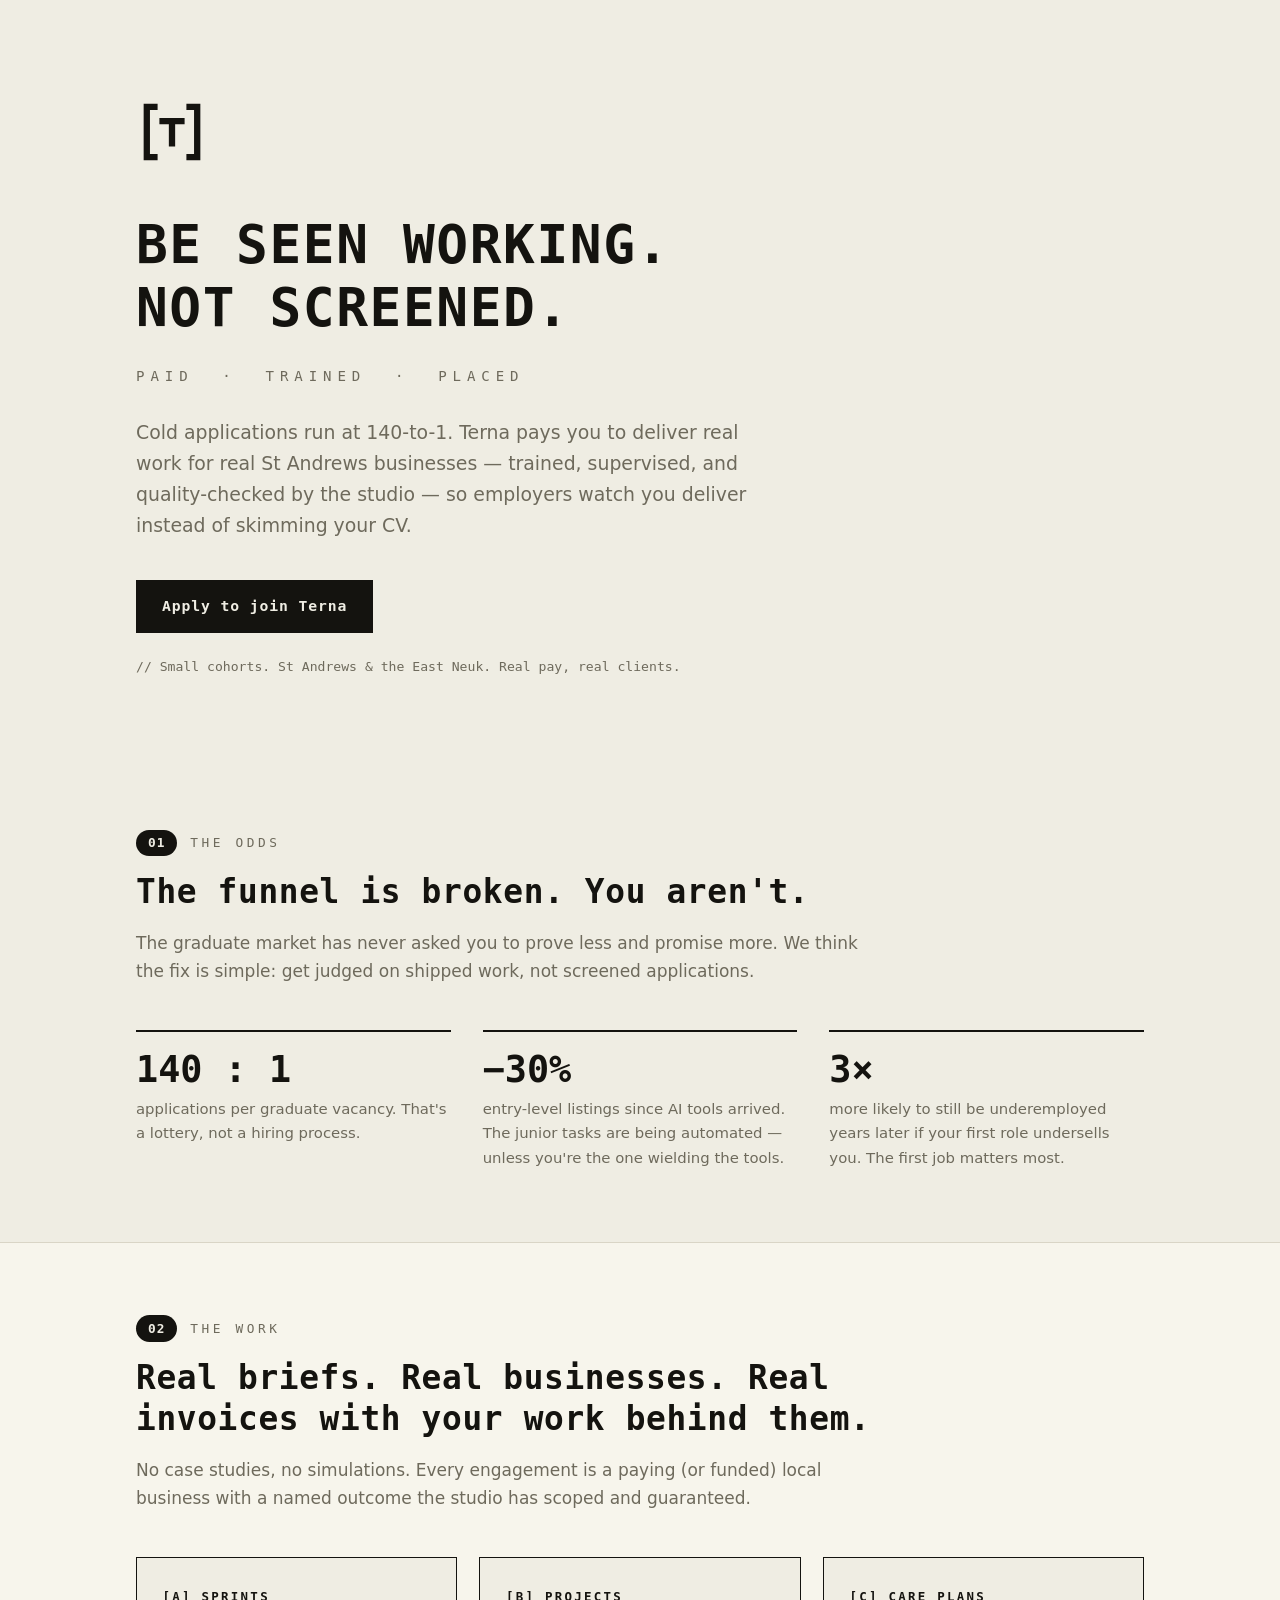
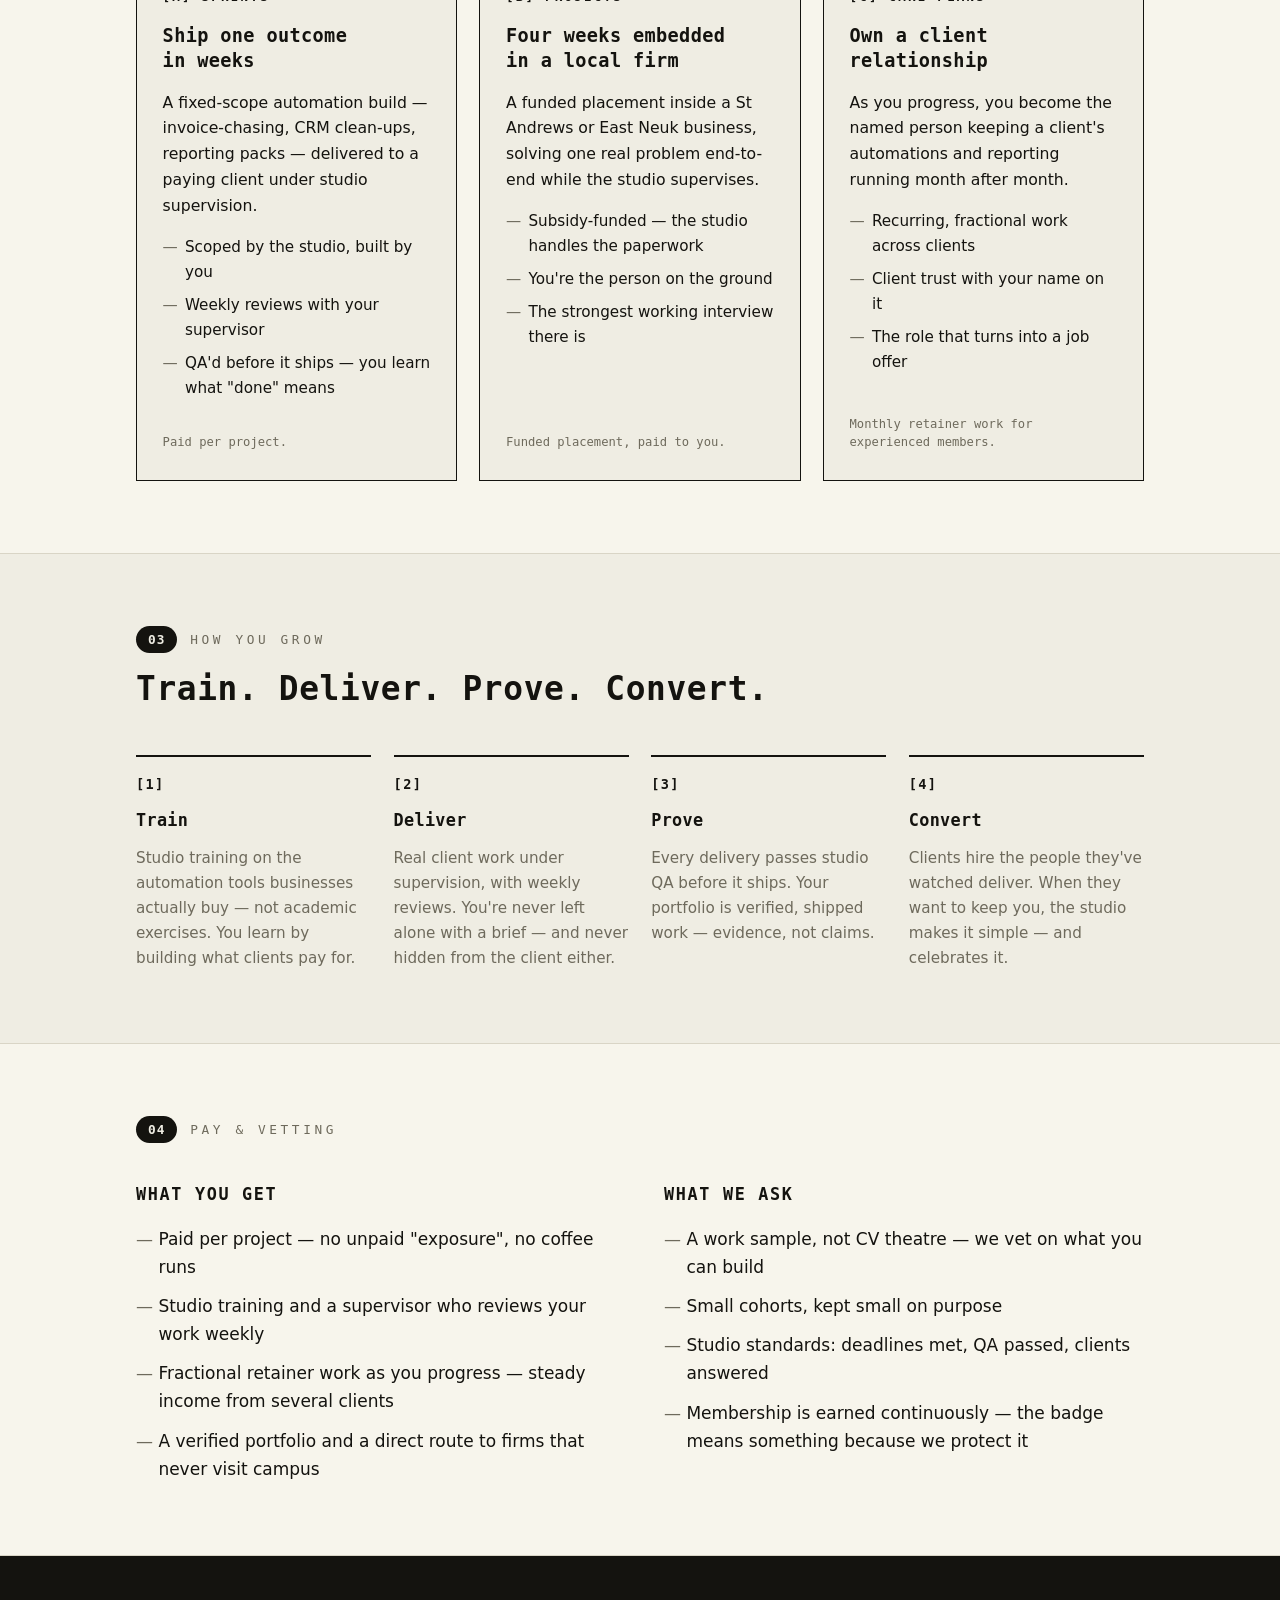
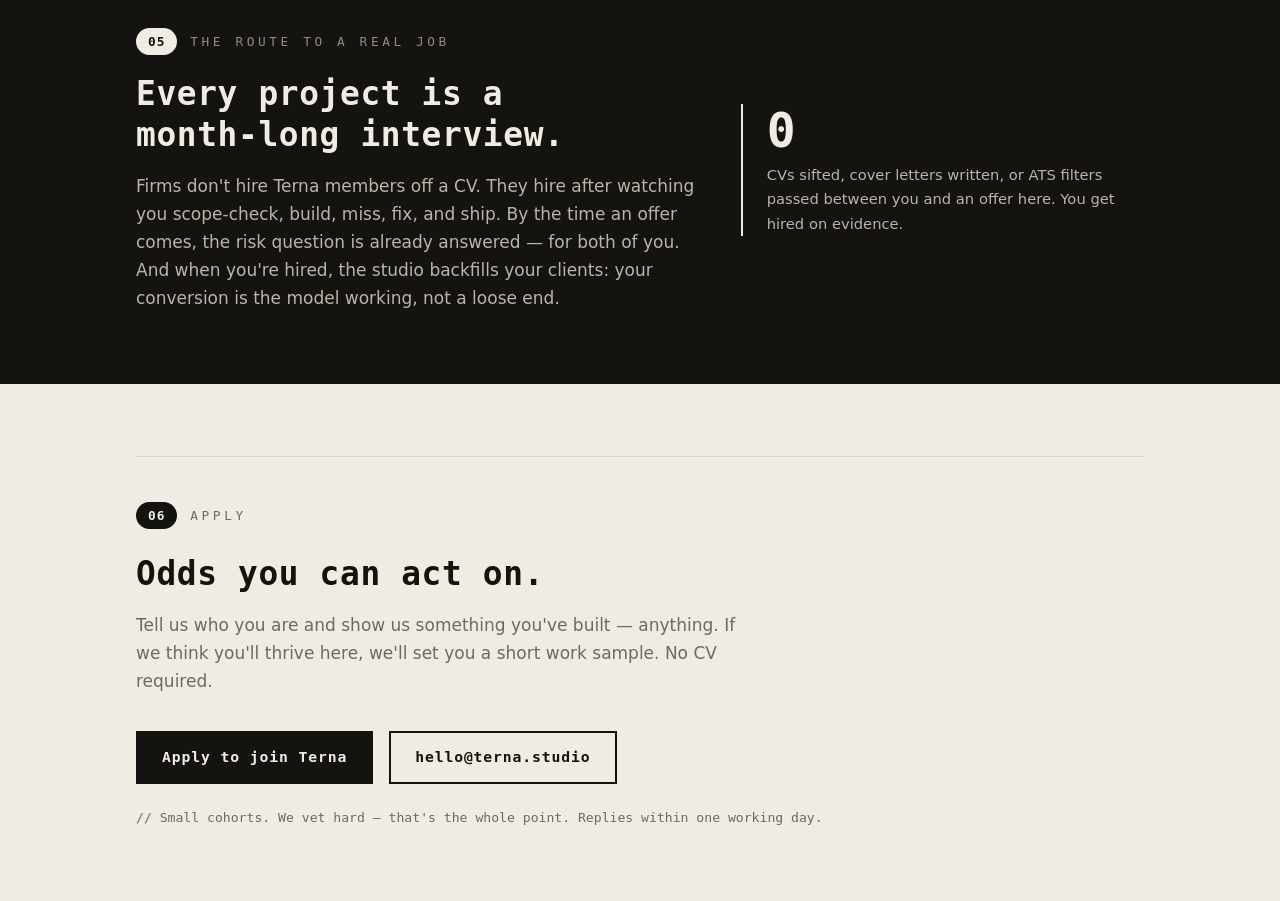
==== site/graduates.html @ d1d04c63 "Add graduates page with per-section Wix embed files Grad-facing page in the bracketed editorial bran" ====
<!doctype html>
<html lang="en-GB">
<head>
<meta charset="utf-8">
<meta name="viewport" content="width=device-width, initial-scale=1">
<title>TERNA — For graduates. Be seen working, not screened.</title>
<meta name="description" content="Terna pays St Andrews graduates to deliver real automation work for local businesses — trained, supervised, and QA'd by the studio, with a direct route to being hired.">
<style>
  :root {
    --paper: #EFEDE3;
    --card: #F7F5EC;
    --ink: #14130F;
    --grey: #6E6A5C;
    --line: #D9D5C6;
    --mono: ui-monospace, "SF Mono", "Cascadia Code", "JetBrains Mono", Consolas, "DejaVu Sans Mono", Menlo, monospace;
    --sans: system-ui, "Helvetica Neue", Helvetica, Arial, sans-serif;
  }
  * { margin: 0; padding: 0; box-sizing: border-box; }
  body {
    background: var(--paper);
    color: var(--ink);
    font-family: var(--sans);
    font-size: 1.0625rem;
    line-height: 1.65;
  }
  a { color: var(--ink); }
  a:focus-visible { outline: 3px solid var(--ink); outline-offset: 2px; }
  .wrap { max-width: 66rem; margin: 0 auto; padding: 0 1.5rem; }
  h1, h2, h3 { font-family: var(--mono); font-weight: 700; text-wrap: balance; letter-spacing: 0.02em; }
  h2 { font-size: clamp(1.5rem, 3vw, 2.05rem); line-height: 1.25; }
  .muted { color: var(--grey); }
  section { padding: 4.5rem 0; }
  @media (max-width: 38rem) { section { padding: 3.2rem 0; } }

  .marker { display: flex; align-items: center; gap: 0.8rem; }
  .marker .pill {
    font-family: var(--mono); font-size: 0.8rem; font-weight: 700;
    background: var(--ink); color: var(--paper);
    border-radius: 999px; padding: 0.18rem 0.75rem; letter-spacing: 0.08em;
  }
  .marker .label {
    font-family: var(--mono); font-size: 0.8rem; letter-spacing: 0.28em;
    text-transform: uppercase; color: var(--grey);
  }
  .rule { border: 0; height: 1px; background: var(--line); }

  .btn {
    display: inline-block; font-family: var(--mono); font-weight: 700;
    font-size: 0.92rem; letter-spacing: 0.06em; text-decoration: none;
    padding: 0.8rem 1.5rem; border: 2px solid var(--ink); cursor: pointer;
    transition: background 120ms ease, color 120ms ease;
  }
  .btn-solid { background: var(--ink); color: var(--paper); }
  .btn-solid:hover { background: transparent; color: var(--ink); }
  .btn-outline { background: transparent; color: var(--ink); }
  .btn-outline:hover { background: var(--ink); color: var(--paper); }
  .cta-row { display: flex; gap: 1rem; flex-wrap: wrap; align-items: center; }
  .note { font-family: var(--mono); font-size: 0.82rem; color: var(--grey); margin-top: 1.4rem; }

  /* hero */
  .hero { padding: 6rem 0 5rem; }
  @media (max-width: 38rem) { .hero { padding: 3.8rem 0 3.2rem; } }
  .hero .mark { margin-bottom: 2.4rem; }
  .hero h1 {
    font-size: clamp(2rem, 5vw, 3.3rem); line-height: 1.18;
    letter-spacing: 0.03em; max-width: 48rem; text-transform: uppercase;
  }
  .hero .tagline {
    font-family: var(--mono); font-size: 0.88rem; letter-spacing: 0.42em;
    text-transform: uppercase; color: var(--grey); margin-top: 1.6rem;
  }
  .hero .sub { margin: 1.8rem 0 2.4rem; font-size: 1.18rem; max-width: 40rem; color: var(--grey); }

  /* stat rows */
  .stats { display: grid; grid-template-columns: repeat(3, 1fr); gap: 2rem; margin-top: 2.6rem; }
  .stat { border-top: 2px solid var(--ink); padding-top: 1.1rem; }
  .stat .big { font-family: var(--mono); font-weight: 700; font-size: 2.3rem; line-height: 1.1; font-variant-numeric: tabular-nums; }
  .stat .cap { font-size: 0.93rem; color: var(--grey); margin-top: 0.4rem; }
  @media (max-width: 60rem) { .stats { grid-template-columns: 1fr; gap: 1.4rem; } }

  /* section head */
  .section-head { margin-bottom: 2.8rem; display: grid; gap: 1rem; max-width: 46rem; }

  /* cards */
  .cards { display: grid; grid-template-columns: repeat(3, 1fr); gap: 1.4rem; }
  @media (max-width: 60rem) { .cards { grid-template-columns: 1fr; } }
  .card {
    background: var(--paper); border: 1.5px solid var(--ink);
    padding: 1.8rem 1.6rem; display: flex; flex-direction: column; gap: 1rem;
  }
  .card .tag { font-family: var(--mono); font-size: 0.78rem; font-weight: 700; letter-spacing: 0.18em; text-transform: uppercase; }
  .card h3 { font-size: 1.16rem; line-height: 1.35; }
  .card p { font-size: 0.98rem; }
  .card ul { list-style: none; display: grid; gap: 0.5rem; }
  .card ul li { padding-left: 1.4rem; position: relative; font-size: 0.95rem; }
  .card ul li::before { content: "—"; position: absolute; left: 0; color: var(--grey); }
  .card .spacer { flex: 1; }
  .card .fine { font-family: var(--mono); font-size: 0.76rem; color: var(--grey); line-height: 1.5; }
  .on-card { background: var(--card); border-top: 1px solid var(--line); border-bottom: 1px solid var(--line); }
  .on-card .card { background: var(--paper); }

  /* steps */
  .steps { display: grid; grid-template-columns: repeat(4, 1fr); gap: 1.4rem; }
  @media (max-width: 60rem) { .steps { grid-template-columns: 1fr 1fr; } }
  @media (max-width: 38rem) { .steps { grid-template-columns: 1fr; } }
  .step { display: grid; gap: 0.7rem; align-content: start; border-top: 2px solid var(--ink); padding-top: 1rem; }
  .step .n { font-family: var(--mono); font-weight: 700; font-size: 0.85rem; letter-spacing: 0.1em; }
  .step h3 { font-size: 1.05rem; }
  .step p { font-size: 0.95rem; color: var(--grey); }

  /* two columns */
  .cols { display: grid; grid-template-columns: 1fr 1fr; gap: 3rem; align-items: start; margin-top: 2.4rem; }
  @media (max-width: 60rem) { .cols { grid-template-columns: 1fr; } }
  .cols h3 { font-size: 1.05rem; letter-spacing: 0.1em; text-transform: uppercase; margin-bottom: 1rem; }
  .cols ul { list-style: none; display: grid; gap: 0.7rem; }
  .cols ul li { padding-left: 1.4rem; position: relative; }
  .cols ul li::before { content: "—"; position: absolute; left: 0; color: var(--grey); }

  /* dark strip */
  .dark { background: var(--ink); color: var(--paper); }
  .dark .wrap { display: grid; grid-template-columns: 1.4fr 1fr; gap: 2.5rem; align-items: center; }
  @media (max-width: 60rem) { .dark .wrap { grid-template-columns: 1fr; } }
  .dark h2 { color: var(--paper); }
  .dark p { color: #B9B6A8; max-width: 36rem; }
  .dark .marker .pill { background: var(--paper); color: var(--ink); }
  .dark .marker .label { color: #8F8C7E; }
  .dark .figure { border-left: 2px solid var(--paper); padding-left: 1.5rem; display: grid; gap: 0.4rem; }
  .dark .figure .big { font-family: var(--mono); font-weight: 700; font-size: 3rem; color: var(--paper); line-height: 1.1; font-variant-numeric: tabular-nums; }
  .dark .figure .cap { font-size: 0.92rem; color: #B9B6A8; }
</style>
</head>
<body>

<!-- ===SPLIT:01-hero=== -->
<section class="hero">
  <div class="wrap">
    <div class="mark" aria-hidden="true">
      <svg width="72" height="72" viewBox="0 0 40 40" fill="none">
        <path d="M12 6 H6 V34 H12" stroke="#14130F" stroke-width="3.5" fill="none"/>
        <path d="M28 6 H34 V34 H28" stroke="#14130F" stroke-width="3.5" fill="none"/>
        <path d="M13 14 H27 M20 14 V28" stroke="#14130F" stroke-width="3.5" fill="none"/>
      </svg>
    </div>
    <h1>Be seen working. Not screened.</h1>
    <p class="tagline">Paid &nbsp;·&nbsp; Trained &nbsp;·&nbsp; Placed</p>
    <p class="sub">Cold applications run at 140-to-1. Terna pays you to deliver real work for real St Andrews businesses — trained, supervised, and quality-checked by the studio — so employers watch you deliver instead of skimming your CV.</p>
    <div class="cta-row">
      <a class="btn btn-solid" href="mailto:hello@terna.studio?subject=Graduate%20application">Apply to join Terna</a>
    </div>
    <p class="note">// Small cohorts. St Andrews &amp; the East Neuk. Real pay, real clients.</p>
  </div>
</section>
<!-- ===SPLIT:02-odds=== -->
<section>
  <div class="wrap">
    <div class="section-head">
      <div class="marker"><span class="pill">01</span><span class="label">The odds</span></div>
      <h2>The funnel is broken. You aren't.</h2>
      <p class="muted">The graduate market has never asked you to prove less and promise more. We think the fix is simple: get judged on shipped work, not screened applications.</p>
    </div>
    <div class="stats">
      <div class="stat">
        <p class="big">140 : 1</p>
        <p class="cap">applications per graduate vacancy. That's a lottery, not a hiring process.</p>
      </div>
      <div class="stat">
        <p class="big">−30%</p>
        <p class="cap">entry-level listings since AI tools arrived. The junior tasks are being automated — unless you're the one wielding the tools.</p>
      </div>
      <div class="stat">
        <p class="big">3×</p>
        <p class="cap">more likely to still be underemployed years later if your first role undersells you. The first job matters most.</p>
      </div>
    </div>
  </div>
</section>
<!-- ===SPLIT:03-work=== -->
<section class="on-card">
  <div class="wrap">
    <div class="section-head">
      <div class="marker"><span class="pill">02</span><span class="label">The work</span></div>
      <h2>Real briefs. Real businesses. Real invoices with your work behind them.</h2>
      <p class="muted">No case studies, no simulations. Every engagement is a paying (or funded) local business with a named outcome the studio has scoped and guaranteed.</p>
    </div>
    <div class="cards">
      <article class="card">
        <p class="tag">[A] Sprints</p>
        <h3>Ship one outcome in weeks</h3>
        <p>A fixed-scope automation build — invoice-chasing, CRM clean-ups, reporting packs — delivered to a paying client under studio supervision.</p>
        <ul>
          <li>Scoped by the studio, built by you</li>
          <li>Weekly reviews with your supervisor</li>
          <li>QA'd before it ships — you learn what "done" means</li>
        </ul>
        <div class="spacer"></div>
        <p class="fine">Paid per project.</p>
      </article>
      <article class="card">
        <p class="tag">[B] Projects</p>
        <h3>Four weeks embedded in a local firm</h3>
        <p>A funded placement inside a St Andrews or East Neuk business, solving one real problem end-to-end while the studio supervises.</p>
        <ul>
          <li>Subsidy-funded — the studio handles the paperwork</li>
          <li>You're the person on the ground</li>
          <li>The strongest working interview there is</li>
        </ul>
        <div class="spacer"></div>
        <p class="fine">Funded placement, paid to you.</p>
      </article>
      <article class="card">
        <p class="tag">[C] Care Plans</p>
        <h3>Own a client relationship</h3>
        <p>As you progress, you become the named person keeping a client's automations and reporting running month after month.</p>
        <ul>
          <li>Recurring, fractional work across clients</li>
          <li>Client trust with your name on it</li>
          <li>The role that turns into a job offer</li>
        </ul>
        <div class="spacer"></div>
        <p class="fine">Monthly retainer work for experienced members.</p>
      </article>
    </div>
  </div>
</section>
<!-- ===SPLIT:04-grow=== -->
<section>
  <div class="wrap">
    <div class="section-head">
      <div class="marker"><span class="pill">03</span><span class="label">How you grow</span></div>
      <h2>Train. Deliver. Prove. Convert.</h2>
    </div>
    <div class="steps">
      <div class="step">
        <span class="n">[1]</span>
        <h3>Train</h3>
        <p>Studio training on the automation tools businesses actually buy — not academic exercises. You learn by building what clients pay for.</p>
      </div>
      <div class="step">
        <span class="n">[2]</span>
        <h3>Deliver</h3>
        <p>Real client work under supervision, with weekly reviews. You're never left alone with a brief — and never hidden from the client either.</p>
      </div>
      <div class="step">
        <span class="n">[3]</span>
        <h3>Prove</h3>
        <p>Every delivery passes studio QA before it ships. Your portfolio is verified, shipped work — evidence, not claims.</p>
      </div>
      <div class="step">
        <span class="n">[4]</span>
        <h3>Convert</h3>
        <p>Clients hire the people they've watched deliver. When they want to keep you, the studio makes it simple — and celebrates it.</p>
      </div>
    </div>
  </div>
</section>
<!-- ===SPLIT:05-terms=== -->
<section class="on-card">
  <div class="wrap">
    <div class="marker"><span class="pill">04</span><span class="label">Pay &amp; vetting</span></div>
    <div class="cols">
      <div>
        <h3>What you get</h3>
        <ul>
          <li>Paid per project — no unpaid "exposure", no coffee runs</li>
          <li>Studio training and a supervisor who reviews your work weekly</li>
          <li>Fractional retainer work as you progress — steady income from several clients</li>
          <li>A verified portfolio and a direct route to firms that never visit campus</li>
        </ul>
      </div>
      <div>
        <h3>What we ask</h3>
        <ul>
          <li>A work sample, not CV theatre — we vet on what you can build</li>
          <li>Small cohorts, kept small on purpose</li>
          <li>Studio standards: deadlines met, QA passed, clients answered</li>
          <li>Membership is earned continuously — the badge means something because we protect it</li>
        </ul>
      </div>
    </div>
  </div>
</section>
<!-- ===SPLIT:06-route=== -->
<section class="dark">
  <div class="wrap">
    <div>
      <div class="marker" style="margin-bottom:1.2rem;"><span class="pill">05</span><span class="label">The route to a real job</span></div>
      <h2>Every project is a month-long interview.</h2>
      <p style="margin-top:1rem;">Firms don't hire Terna members off a CV. They hire after watching you scope-check, build, miss, fix, and ship. By the time an offer comes, the risk question is already answered — for both of you. And when you're hired, the studio backfills your clients: your conversion is the model working, not a loose end.</p>
    </div>
    <div class="figure">
      <span class="big">0</span>
      <span class="cap">CVs sifted, cover letters written, or ATS filters passed between you and an offer here. You get hired on evidence.</span>
    </div>
  </div>
</section>
<!-- ===SPLIT:07-apply=== -->
<section>
  <div class="wrap">
    <hr class="rule" style="margin-bottom:2.8rem;">
    <div class="marker"><span class="pill">06</span><span class="label">Apply</span></div>
    <h2 style="margin-top:1.6rem;">Odds you can act on.</h2>
    <p class="muted" style="margin-top:1rem; max-width:38rem;">Tell us who you are and show us something you've built — anything. If we think you'll thrive here, we'll set you a short work sample. No CV required.</p>
    <div class="cta-row" style="margin-top:2.2rem;">
      <a class="btn btn-solid" href="mailto:hello@terna.studio?subject=Graduate%20application">Apply to join Terna</a>
      <a class="btn btn-outline" href="mailto:hello@terna.studio">hello@terna.studio</a>
    </div>
    <p class="note">// Small cohorts. We vet hard — that's the whole point. Replies within one working day.</p>
  </div>
</section>
<!-- ===SPLIT:END=== -->

</body>
</html>
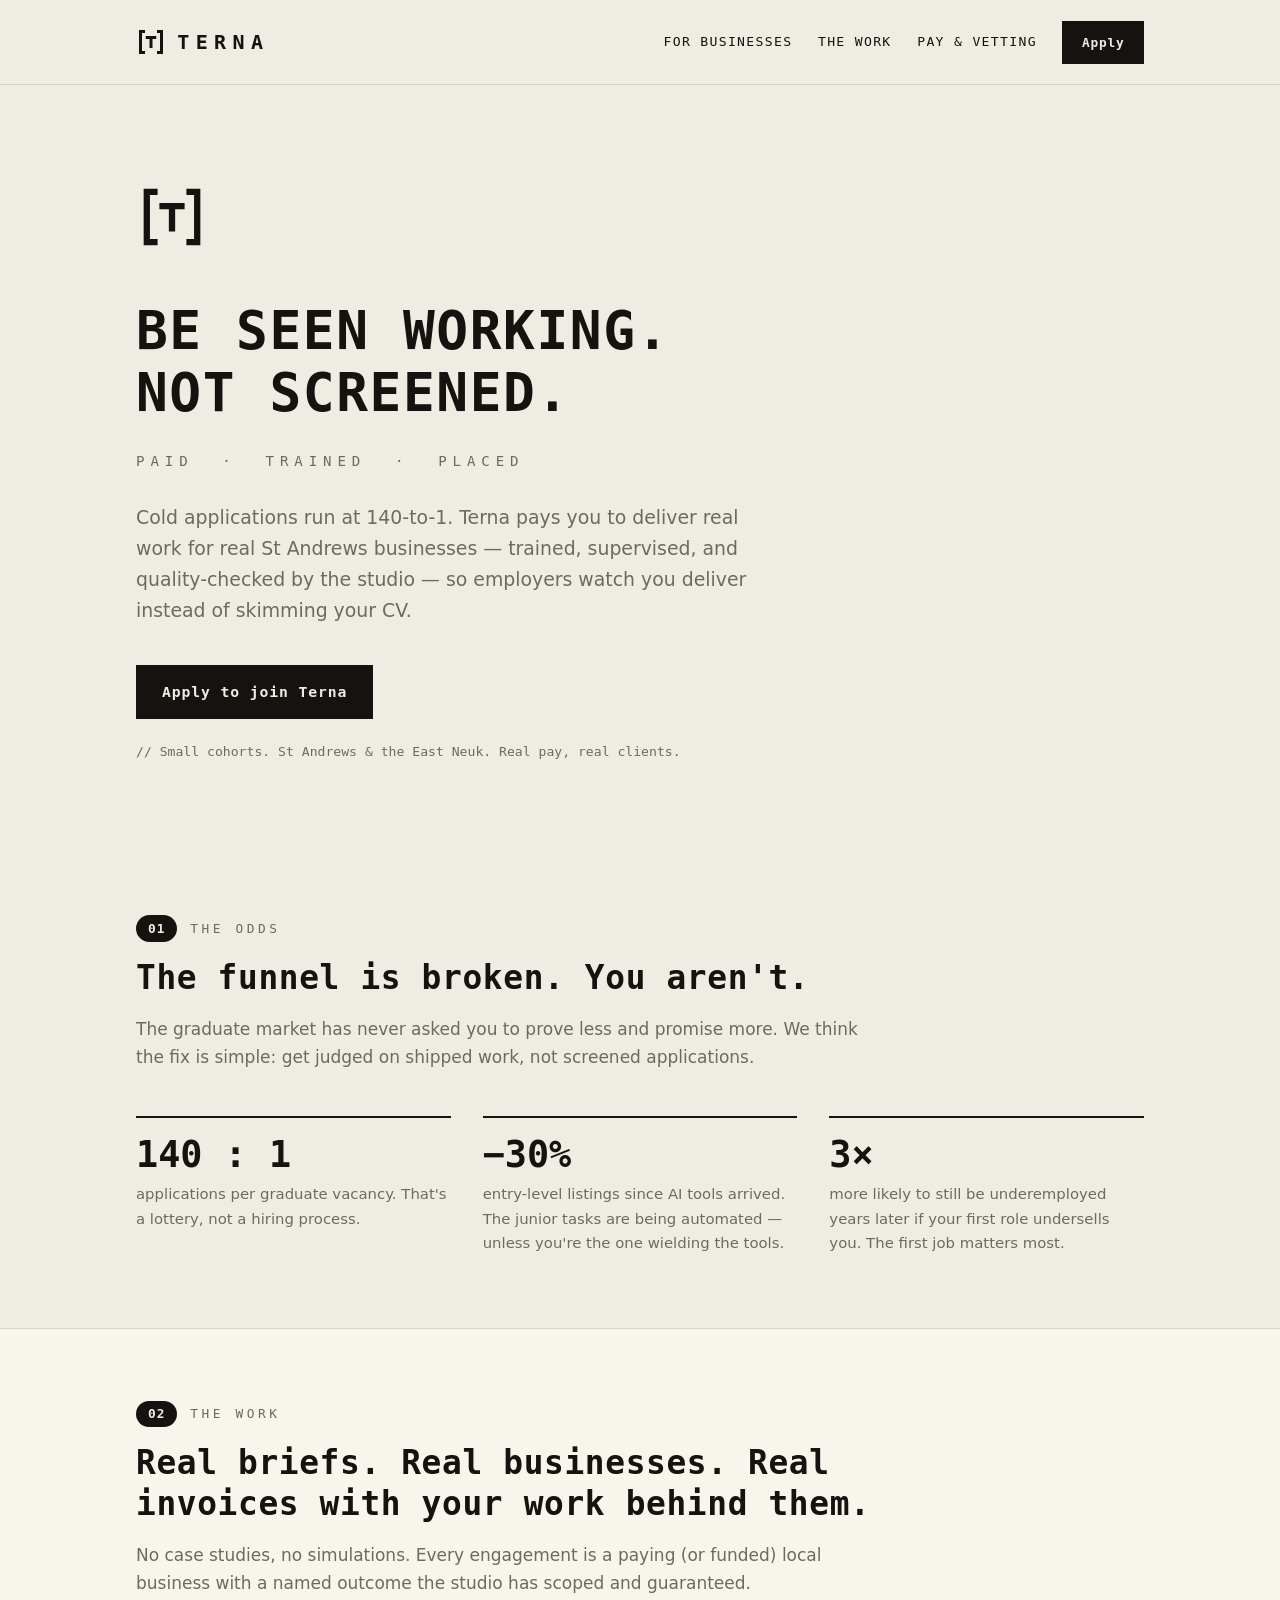
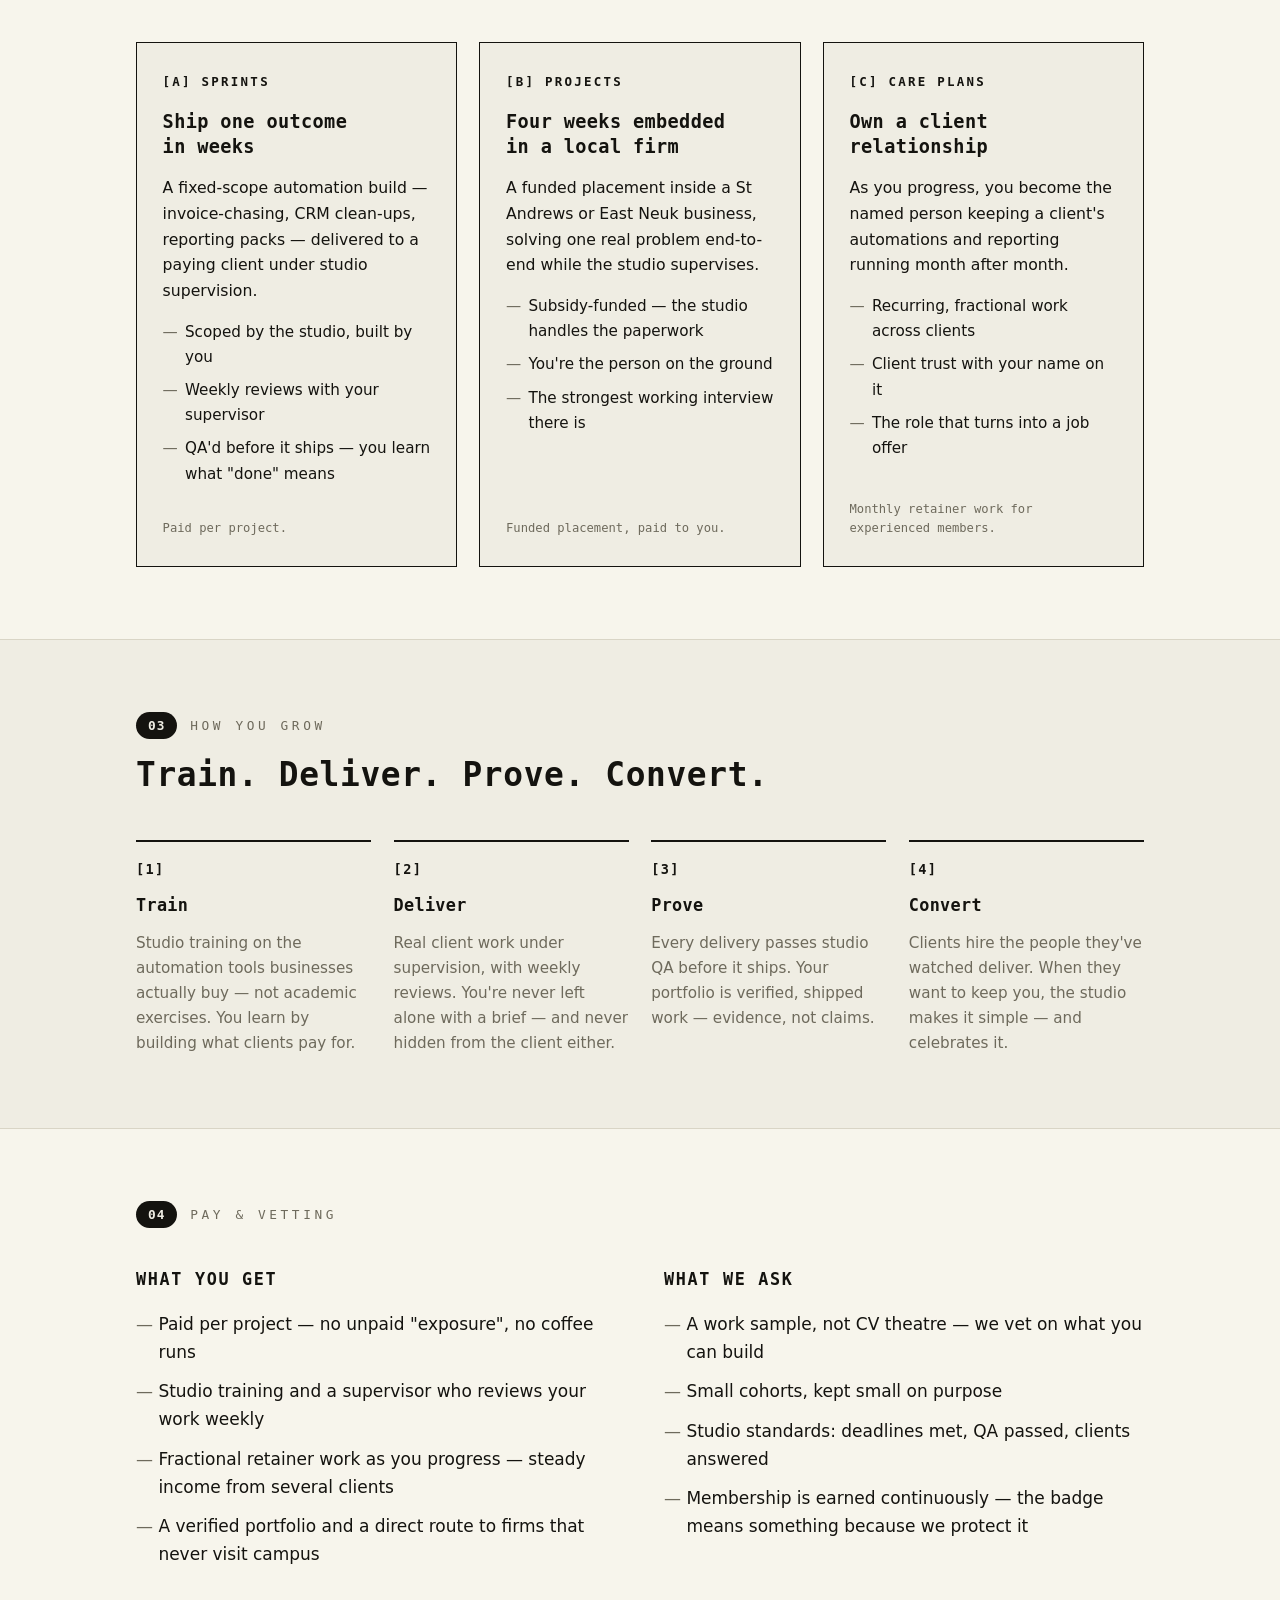
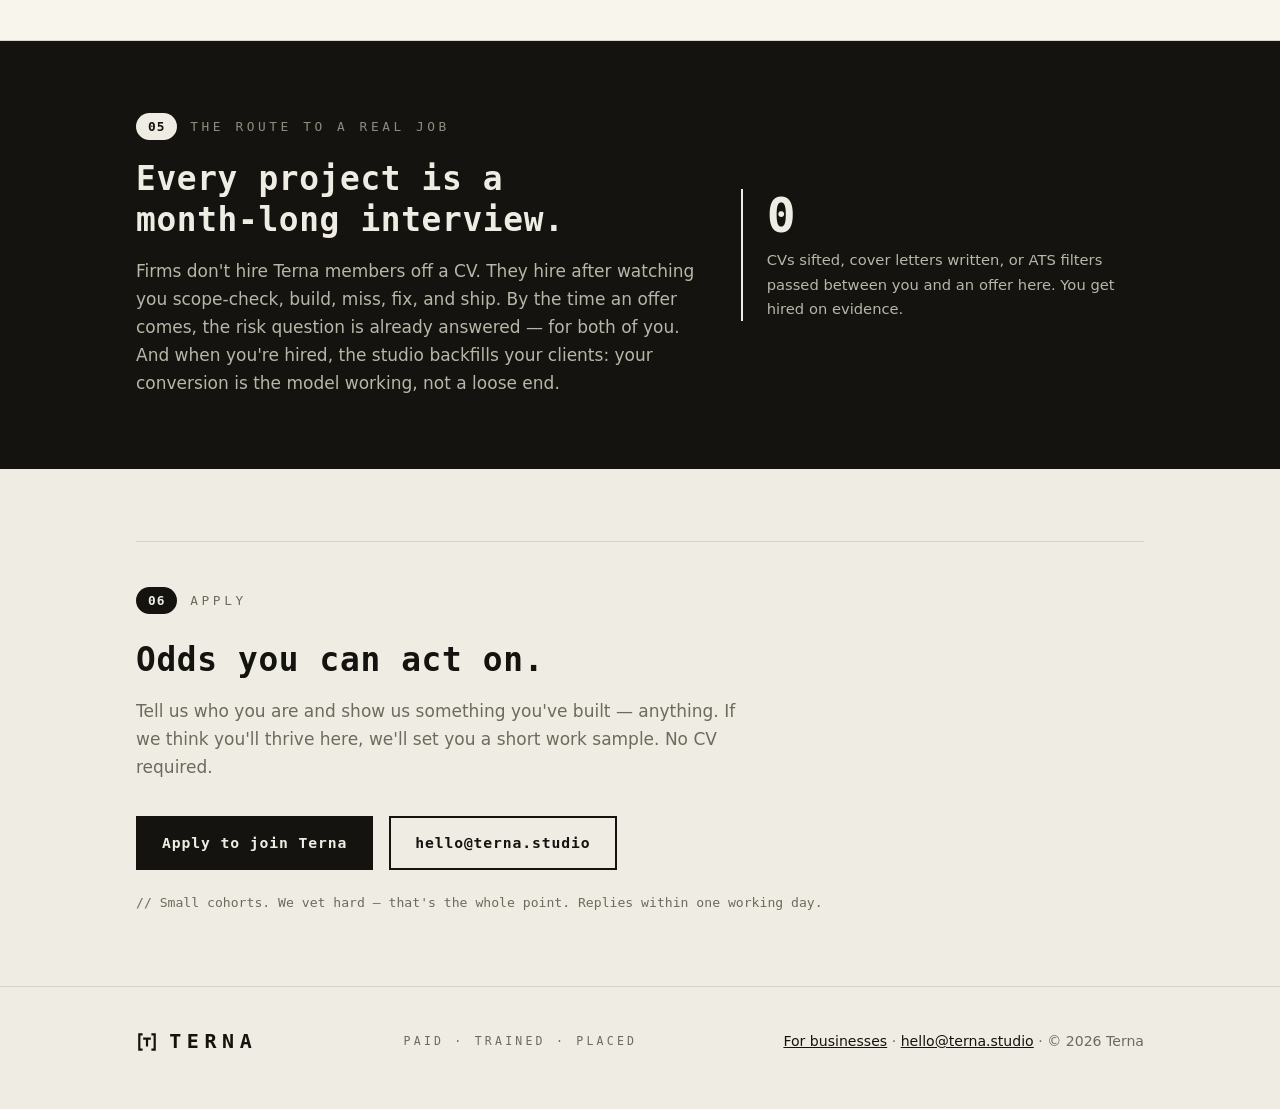
==== commit be87a36e: "Complete the site: graduates page header/footer, cross-page nav, site README - graduates.html is now" ====
--- a/site/graduates.html
+++ b/site/graduates.html
@@ -44,6 +44,27 @@
   }
   .rule { border: 0; height: 1px; background: var(--line); }
 
+  /* header / footer */
+  header.site { padding: 1.3rem 0; border-bottom: 1px solid var(--line); }
+  header.site .wrap { display: flex; align-items: center; justify-content: space-between; gap: 1rem; }
+  .brand { display: flex; align-items: center; gap: 0.7rem; text-decoration: none; color: var(--ink); }
+  .brand .word { font-family: var(--mono); font-weight: 700; font-size: 1.25rem; letter-spacing: 0.32em; }
+  nav.top { display: flex; gap: 1.6rem; align-items: center; flex-wrap: wrap; }
+  nav.top a.nav-link {
+    text-decoration: none; font-family: var(--mono); font-size: 0.82rem;
+    letter-spacing: 0.1em; text-transform: uppercase; color: var(--ink);
+  }
+  nav.top a.nav-link:hover { text-decoration: underline; text-underline-offset: 4px; }
+  nav.top .btn { padding: 0.55rem 1.1rem; font-size: 0.8rem; }
+  @media (max-width: 60rem) { nav.top .nav-link { display: none; } }
+  footer.site {
+    border-top: 1px solid var(--line); padding: 2.4rem 0 3.2rem;
+    font-size: 0.88rem; color: var(--grey);
+  }
+  footer.site .wrap { display: flex; justify-content: space-between; gap: 1.5rem; flex-wrap: wrap; align-items: center; }
+  footer.site .word { font-family: var(--mono); font-weight: 700; letter-spacing: 0.28em; color: var(--ink); }
+  footer.site .tag { font-family: var(--mono); font-size: 0.72rem; letter-spacing: 0.28em; text-transform: uppercase; }
+
   .btn {
     display: inline-block; font-family: var(--mono); font-weight: 700;
     font-size: 0.92rem; letter-spacing: 0.06em; text-decoration: none;
@@ -131,6 +152,27 @@
 </head>
 <body>
 
+<header class="site">
+  <div class="wrap">
+    <a class="brand" href="index.html" aria-label="Terna — home">
+      <svg width="30" height="30" viewBox="0 0 40 40" fill="none" aria-hidden="true">
+        <path d="M12 6 H6 V34 H12" stroke="#14130F" stroke-width="4" fill="none"/>
+        <path d="M28 6 H34 V34 H28" stroke="#14130F" stroke-width="4" fill="none"/>
+        <path d="M13 14 H27 M20 14 V28" stroke="#14130F" stroke-width="4" fill="none"/>
+      </svg>
+      <span class="word">TERNA</span>
+    </a>
+    <nav class="top" aria-label="Main">
+      <a class="nav-link" href="index.html">For businesses</a>
+      <a class="nav-link" href="#work">The work</a>
+      <a class="nav-link" href="#terms">Pay &amp; vetting</a>
+      <a target="_top" class="btn btn-solid" href="https://www.terna.studio/apply">Apply</a>
+    </nav>
+  </div>
+</header>
+
+<main>
+
 <!-- ===SPLIT:01-hero=== -->
 <section class="hero">
   <div class="wrap">
@@ -145,7 +187,7 @@
     <p class="tagline">Paid &nbsp;·&nbsp; Trained &nbsp;·&nbsp; Placed</p>
     <p class="sub">Cold applications run at 140-to-1. Terna pays you to deliver real work for real St Andrews businesses — trained, supervised, and quality-checked by the studio — so employers watch you deliver instead of skimming your CV.</p>
     <div class="cta-row">
-      <a class="btn btn-solid" href="mailto:hello@terna.studio?subject=Graduate%20application">Apply to join Terna</a>
+      <a target="_top" class="btn btn-solid" href="https://www.terna.studio/apply">Apply to join Terna</a>
     </div>
     <p class="note">// Small cohorts. St Andrews &amp; the East Neuk. Real pay, real clients.</p>
   </div>
@@ -175,7 +217,7 @@
   </div>
 </section>
 <!-- ===SPLIT:03-work=== -->
-<section class="on-card">
+<section class="on-card" id="work">
   <div class="wrap">
     <div class="section-head">
       <div class="marker"><span class="pill">02</span><span class="label">The work</span></div>
@@ -254,7 +296,7 @@
   </div>
 </section>
 <!-- ===SPLIT:05-terms=== -->
-<section class="on-card">
+<section class="on-card" id="terms">
   <div class="wrap">
     <div class="marker"><span class="pill">04</span><span class="label">Pay &amp; vetting</span></div>
     <div class="cols">
@@ -301,13 +343,30 @@
     <h2 style="margin-top:1.6rem;">Odds you can act on.</h2>
     <p class="muted" style="margin-top:1rem; max-width:38rem;">Tell us who you are and show us something you've built — anything. If we think you'll thrive here, we'll set you a short work sample. No CV required.</p>
     <div class="cta-row" style="margin-top:2.2rem;">
-      <a class="btn btn-solid" href="mailto:hello@terna.studio?subject=Graduate%20application">Apply to join Terna</a>
-      <a class="btn btn-outline" href="mailto:hello@terna.studio">hello@terna.studio</a>
+      <a target="_top" class="btn btn-solid" href="https://www.terna.studio/apply">Apply to join Terna</a>
+      <a target="_top" class="btn btn-outline" href="https://www.terna.studio/contact">hello@terna.studio</a>
     </div>
     <p class="note">// Small cohorts. We vet hard — that's the whole point. Replies within one working day.</p>
   </div>
 </section>
 <!-- ===SPLIT:END=== -->
+
+</main>
+
+<footer class="site">
+  <div class="wrap">
+    <a class="brand" href="index.html" aria-label="Terna — home">
+      <svg width="22" height="22" viewBox="0 0 40 40" fill="none" aria-hidden="true">
+        <path d="M12 6 H6 V34 H12" stroke="#14130F" stroke-width="4" fill="none"/>
+        <path d="M28 6 H34 V34 H28" stroke="#14130F" stroke-width="4" fill="none"/>
+        <path d="M13 14 H27 M20 14 V28" stroke="#14130F" stroke-width="4" fill="none"/>
+      </svg>
+      <span class="word">TERNA</span>
+    </a>
+    <p class="tag">Paid · Trained · Placed</p>
+    <p><a href="index.html">For businesses</a> · <a target="_top" href="https://www.terna.studio/contact">hello@terna.studio</a> · © 2026 Terna</p>
+  </div>
+</footer>
 
 </body>
 </html>
